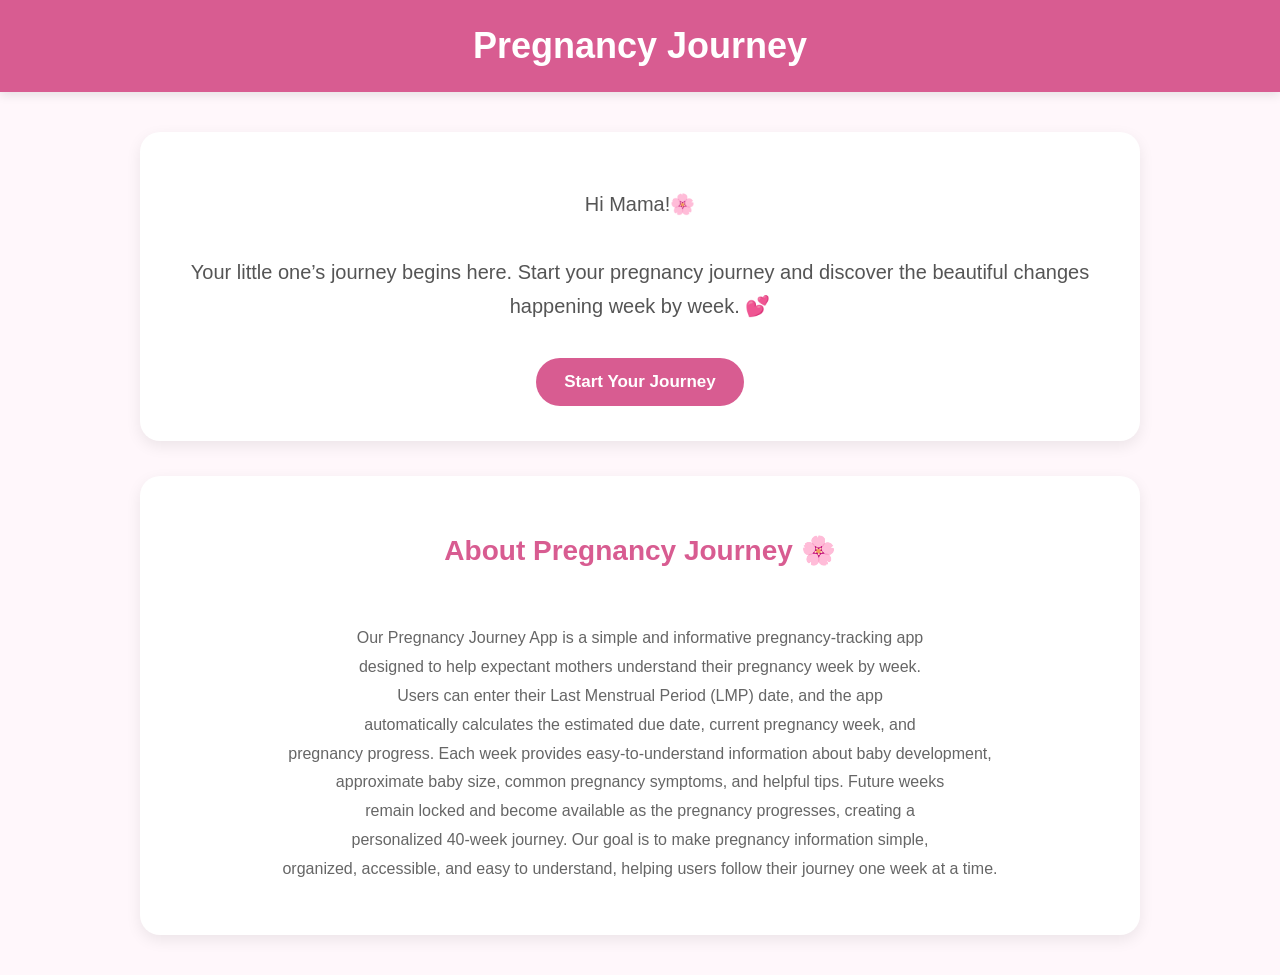
==== index.html @ 46297599 "Rename home.html to index.html" ====
<!DOCTYPE html>
<html lang="en">

<head>

    <meta charset="UTF-8">

    <meta name="viewport"
          content="width=device-width, initial-scale=1.0">

    <title>Pregnancy Journey</title>
    <link rel="stylesheet" href="home.css">
</head>
<body>
      <header>
            <h1>Pregnancy Journey</h1>
      </header>
      <main>
    <section>
<p>
        <h3>Hi Mama!🌸<br><br>Your little one’s journey begins here.
Start your pregnancy journey and discover the beautiful changes happening week by week. 💕</h3></p>


    <button>
      <a href="signup.html">Start Your Journey</a></button>
</section>
      <section>
      <div>
<h2>About Pregnancy Journey 🌸</h2><br></div>
<div>
<h3> Our Pregnancy Journey App is a simple and informative pregnancy-tracking app<br> designed to help expectant mothers understand their pregnancy week by week.<br>
Users can enter their Last Menstrual Period (LMP) date, and the app<br> automatically calculates the estimated due date, current pregnancy week, and<br> pregnancy progress.
Each week provides easy-to-understand information about baby development,<br> approximate baby size, common pregnancy symptoms, and helpful tips. Future weeks<br> remain locked and become available as the pregnancy progresses, creating a<br>personalized 40-week journey.
Our goal is to make pregnancy information simple, <br>organized, accessible, and easy to understand, helping users follow their journey one week at a time.</h3></div></section>
      </main></body>
</html>
---- home.css ----
/* HOME PAGE */

* {
    box-sizing: border-box;
}

body {
    margin: 0;
    font-family: Arial, sans-serif;
    background-color: #fff7fb;
    color: #444;
}

/* Header */

header {
    background-color: #d85c91;
    color: white;
    text-align: center;
    padding: 25px;
    box-shadow: 0 3px 10px rgba(0, 0, 0, 0.1);
}

header h1 {
    margin: 0;
    font-size: 36px;
}

/* Main */

main {
    width: 90%;
    max-width: 1000px;
    margin: 40px auto;
}

/* Sections */

section {
    background-color: white;
    margin-bottom: 35px;
    padding: 35px;
    border-radius: 20px;
    box-shadow: 0 5px 15px rgba(0, 0, 0, 0.08);
}

/* Welcome section */

section:first-child {
    text-align: center;
}

section:first-child h3 {
    color: #555;
    font-size: 20px;
    line-height: 1.7;
    font-weight: normal;
}

/* Start button */

button {
    background-color: #d85c91;
    border: none;
    padding: 14px 28px;
    border-radius: 25px;
    margin-top: 15px;
    cursor: pointer;
}

button a {
    color: white;
    text-decoration: none;
    font-size: 17px;
    font-weight: bold;
}

button:hover {
    background-color: #c4477d;
}

/* About section */

section:nth-child(2) {
    text-align: center;
}

section:nth-child(2) h2 {
    color: #d85c91;
    font-size: 28px;
}

section:nth-child(2) h3 {
    color: #666;
    font-size: 16px;
    line-height: 1.8;
    font-weight: normal;
}

/* Mobile */

@media (max-width: 600px) {

    header h1 {
        font-size: 28px;
    }

    main {
        width: 92%;
        margin: 25px auto;
    }

    section {
        padding: 25px 18px;
    }

    section:first-child h3 {
        font-size: 17px;
    }

    section:nth-child(2) h2 {
        font-size: 24px;
    }

    section:nth-child(2) h3 {
        font-size: 15px;
        line-height: 1.7;
    }
}
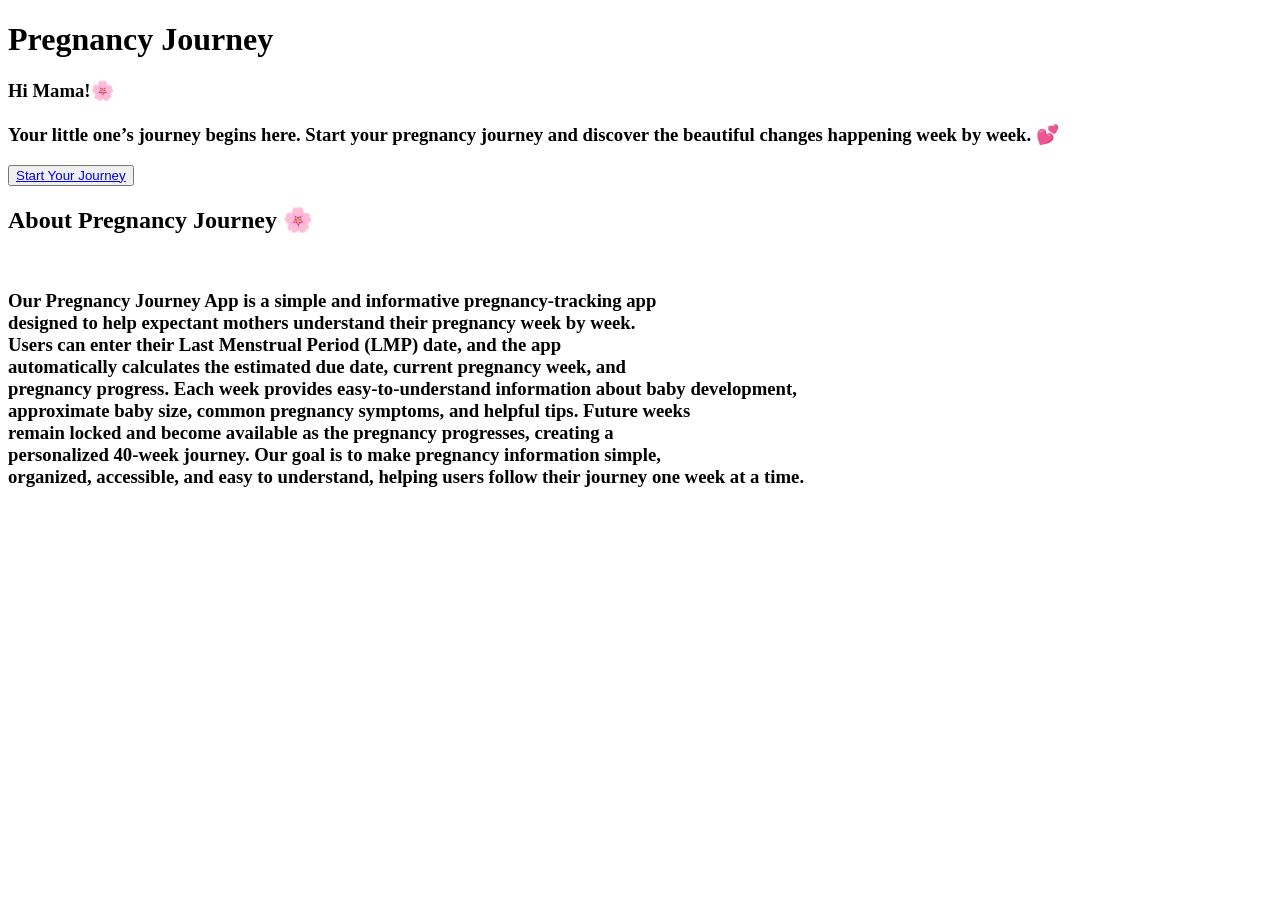
==== commit 2692a1ec: "made changes in index page" ====
--- a/index.html
+++ b/index.html
@@ -9,7 +9,7 @@
           content="width=device-width, initial-scale=1.0">
 
     <title>Pregnancy Journey</title>
-    <link rel="stylesheet" href="home.css">
+    <link rel="stylesheet" href="index.css">
 </head>
 <body>
       <header>
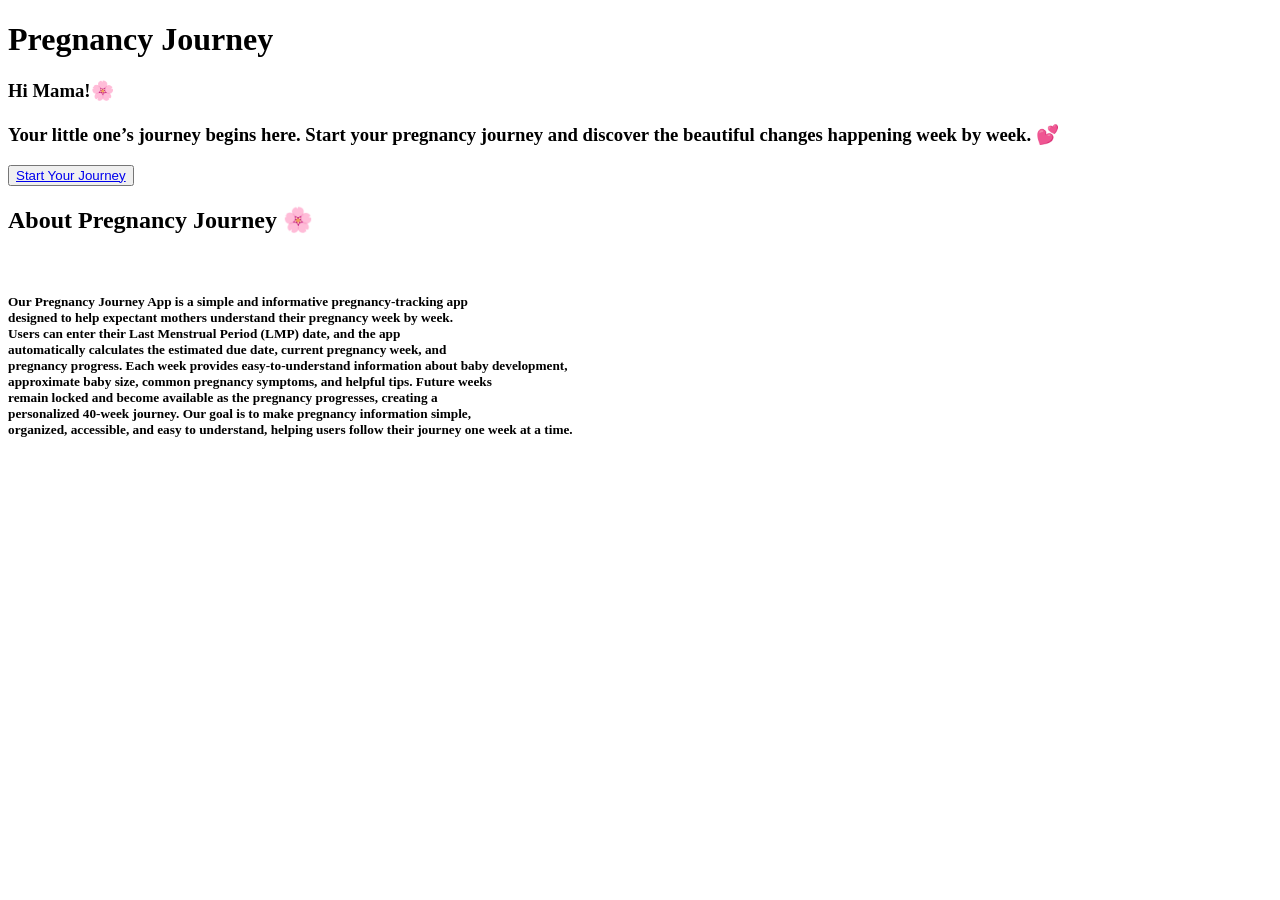
==== commit a8e336e8: "update index.html and index.css" ====
--- a/index.html
+++ b/index.html
@@ -29,9 +29,9 @@
       <div>
 <h2>About Pregnancy Journey 🌸</h2><br></div>
 <div>
-<h3> Our Pregnancy Journey App is a simple and informative pregnancy-tracking app<br> designed to help expectant mothers understand their pregnancy week by week.<br>
+<h5> Our Pregnancy Journey App is a simple and informative pregnancy-tracking app<br> designed to help expectant mothers understand their pregnancy week by week.<br>
 Users can enter their Last Menstrual Period (LMP) date, and the app<br> automatically calculates the estimated due date, current pregnancy week, and<br> pregnancy progress.
 Each week provides easy-to-understand information about baby development,<br> approximate baby size, common pregnancy symptoms, and helpful tips. Future weeks<br> remain locked and become available as the pregnancy progresses, creating a<br>personalized 40-week journey.
-Our goal is to make pregnancy information simple, <br>organized, accessible, and easy to understand, helping users follow their journey one week at a time.</h3></div></section>
+Our goal is to make pregnancy information simple, <br>organized, accessible, and easy to understand, helping users follow their journey one week at a time.</h5></div></section>
       </main></body>
 </html>
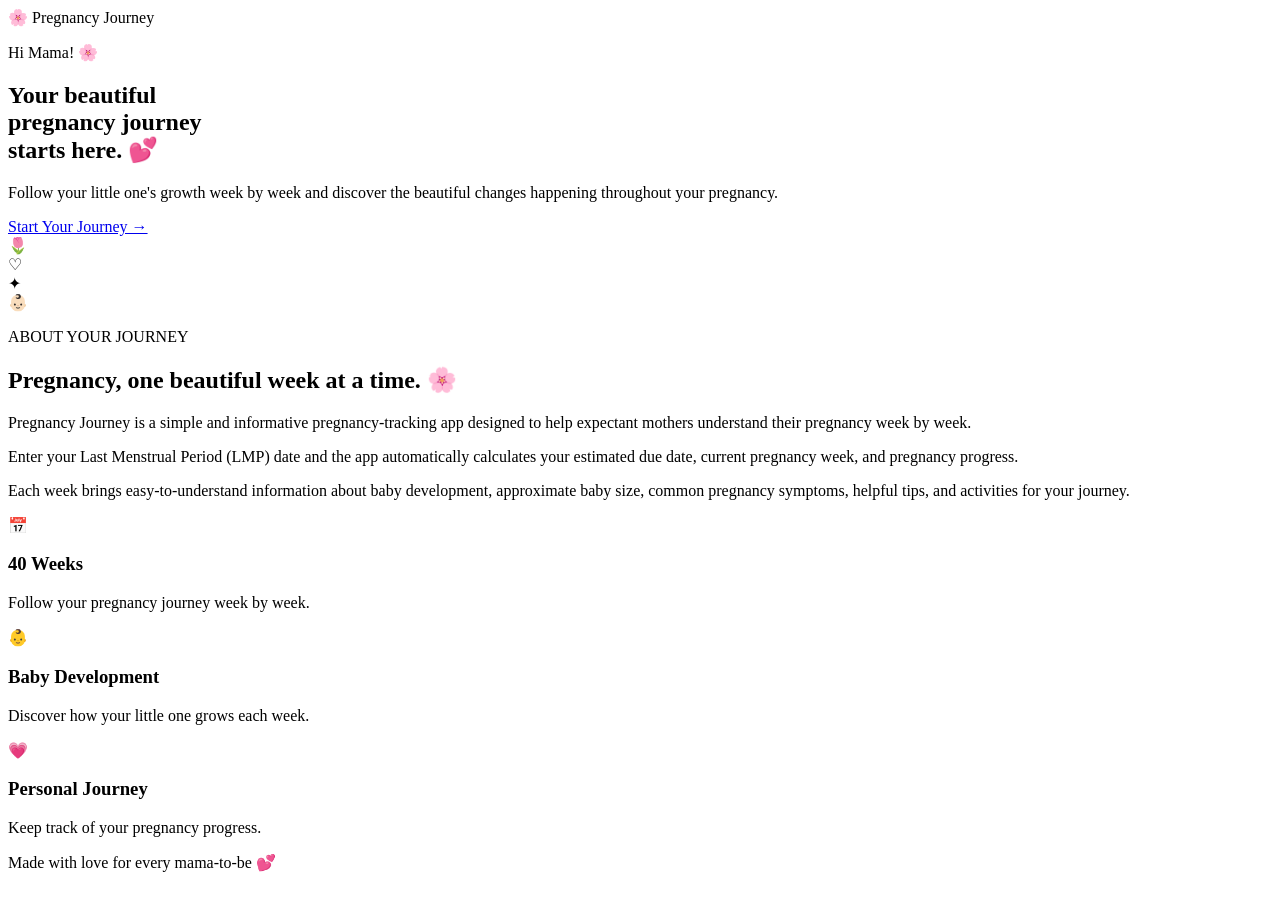
==== commit c73b362e: "update home pages" ====
--- a/index.html
+++ b/index.html
@@ -1,37 +1,111 @@
-<!DOCTYPE html>
-<html lang="en">
+<!DOCTYPE html><html lang="en"><head>
+    <meta charset="UTF-8">
+    <meta name="viewport" content="width=device-width, initial-scale=1.0"><title>Pregnancy Journey</title>
 
-<head>
+<link rel="stylesheet" href="index.css">
 
-    <meta charset="UTF-8">
+</head><body><header class="hero-header">
+    <div class="logo">🌸 Pregnancy Journey</div>
+</header>
 
-    <meta name="viewport"
-          content="width=device-width, initial-scale=1.0">
+<main>
 
-    <title>Pregnancy Journey</title>
-    <link rel="stylesheet" href="index.css">
-</head>
-<body>
-      <header>
-            <h1>Pregnancy Journey</h1>
-      </header>
-      <main>
-    <section>
-<p>
-        <h3>Hi Mama!🌸<br><br>Your little one’s journey begins here.
-Start your pregnancy journey and discover the beautiful changes happening week by week. 💕</h3></p>
+    <section class="hero-section">
+
+        <div class="hero-content">
+
+            <p class="welcome">Hi Mama! 🌸</p>
+
+            <h1>
+                Your beautiful<br>
+                pregnancy journey<br>
+                starts here. 💕
+            </h1>
+
+            <p class="hero-text">
+                Follow your little one's growth week by week
+                and discover the beautiful changes happening
+                throughout your pregnancy.
+            </p>
+
+            <a href="signup.html" class="start-button">
+                Start Your Journey →
+            </a>
+
+        </div>
+
+        <div class="hero-decoration">
+            <div class="flower">🌷</div>
+            <div class="heart">♡</div>
+            <div class="sparkle">✦</div>
+            <div class="baby">👶🏻</div>
+        </div>
+
+    </section>
 
 
-    <button>
-      <a href="signup.html">Start Your Journey</a></button>
-</section>
-      <section>
-      <div>
-<h2>About Pregnancy Journey 🌸</h2><br></div>
-<div>
-<h5> Our Pregnancy Journey App is a simple and informative pregnancy-tracking app<br> designed to help expectant mothers understand their pregnancy week by week.<br>
-Users can enter their Last Menstrual Period (LMP) date, and the app<br> automatically calculates the estimated due date, current pregnancy week, and<br> pregnancy progress.
-Each week provides easy-to-understand information about baby development,<br> approximate baby size, common pregnancy symptoms, and helpful tips. Future weeks<br> remain locked and become available as the pregnancy progresses, creating a<br>personalized 40-week journey.
-Our goal is to make pregnancy information simple, <br>organized, accessible, and easy to understand, helping users follow their journey one week at a time.</h5></div></section>
-      </main></body>
-</html>
+    <section class="about-section">
+
+        <div class="about-card">
+
+            <p class="section-label">ABOUT YOUR JOURNEY</p>
+
+            <h2>
+                Pregnancy, one beautiful
+                week at a time. 🌸
+            </h2>
+
+            <p>
+                Pregnancy Journey is a simple and informative
+                pregnancy-tracking app designed to help expectant
+                mothers understand their pregnancy week by week.
+            </p>
+
+            <p>
+                Enter your Last Menstrual Period (LMP) date and
+                the app automatically calculates your estimated
+                due date, current pregnancy week, and pregnancy
+                progress.
+            </p>
+
+            <p>
+                Each week brings easy-to-understand information
+                about baby development, approximate baby size,
+                common pregnancy symptoms, helpful tips, and
+                activities for your journey.
+            </p>
+
+        </div>
+
+    </section>
+
+
+    <section class="features-section">
+
+        <div class="feature">
+            <span>📅</span>
+            <h3>40 Weeks</h3>
+            <p>Follow your pregnancy journey week by week.</p>
+        </div>
+
+        <div class="feature">
+            <span>👶</span>
+            <h3>Baby Development</h3>
+            <p>Discover how your little one grows each week.</p>
+        </div>
+
+        <div class="feature">
+            <span>💗</span>
+            <h3>Personal Journey</h3>
+            <p>Keep track of your pregnancy progress.</p>
+        </div>
+
+    </section>
+
+</main>
+
+<footer>
+    <p>Made with love for every mama-to-be 💕</p>
+</footer>
+
+</body></html>
